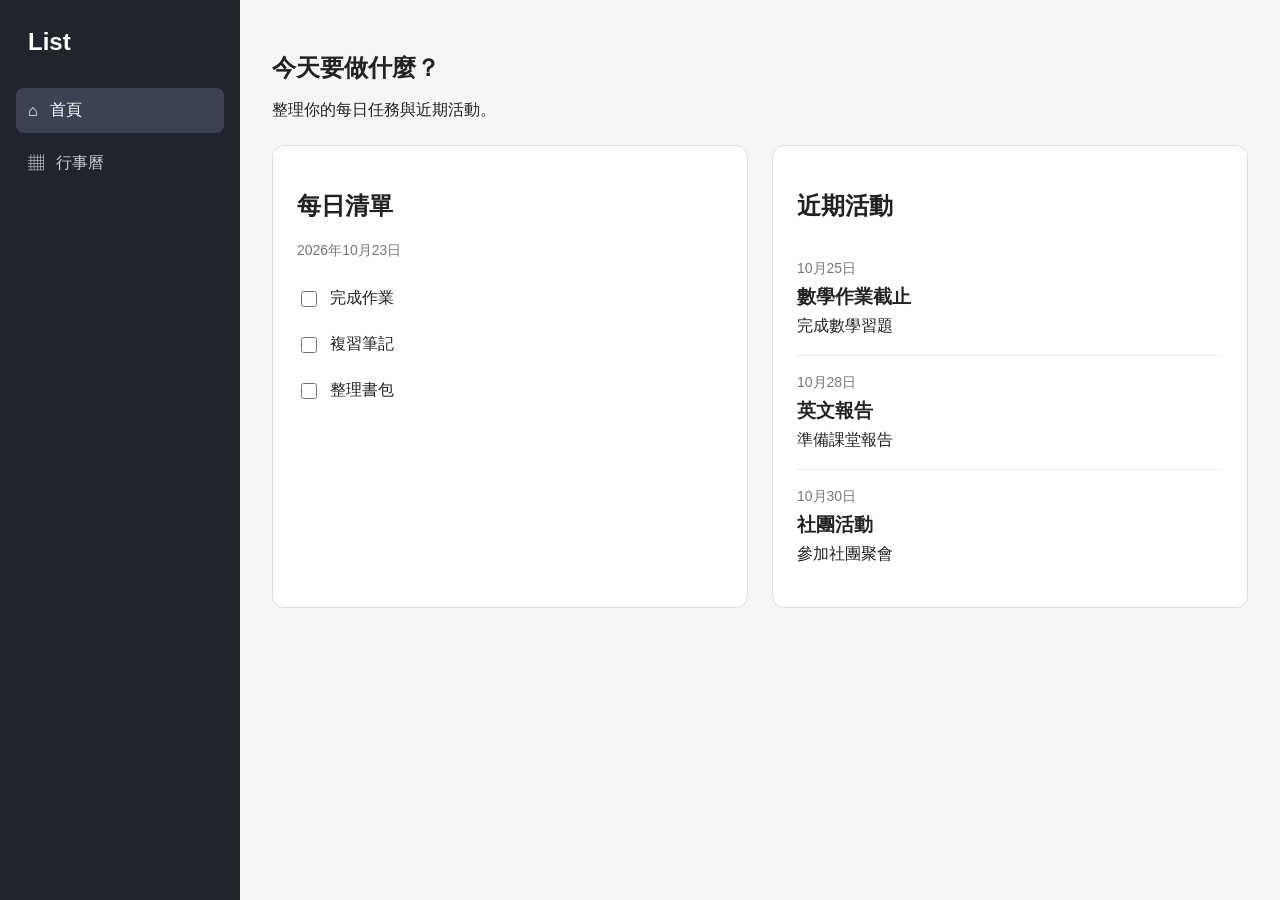
==== index.html @ 4a9dddf2 "used ai to add calendar and home page html/css" ====
<!DOCTYPE html>
<html lang="zh-TW">
<head>
    <meta charset="UTF-8">
    <meta name="viewport" content="width=device-width, initial-scale=1.0">
    <title>List｜首頁</title>
    <link rel="stylesheet" href="style.css">
</head>
<body>
    <div class="site-layout">

        <aside class="sidebar">
            <h1 class="site-title">List</h1>

            <nav class="sidebar-nav">
                <a href="index.html" class="nav-link active">
                    <span>⌂</span> 首頁
                </a>
                <a href="calendar.html" class="nav-link">
                    <span>▦</span> 行事曆
                </a>
            </nav>
        </aside>

        <main class="main-content">
            <section class="welcome">
                <h2>今天要做什麼？</h2>
                <p>整理你的每日任務與近期活動。</p>
            </section>

            <div class="dashboard">
                <section class="daily-checklist">
                    <h2>每日清單</h2>
                    <p class="date">2026年10月23日</p>
                    <ul>
                        <li><input type="checkbox" id="task1">
                            <label for="task1">完成作業</label></li>
                        <li><input type="checkbox" id="task2">
                            <label for="task2">複習筆記</label></li>
                        <li><input type="checkbox" id="task3">
                            <label for="task3">整理書包</label></li>
                    </ul>
                </section>

                <section class="upcoming-events">
                    <h2>近期活動</h2>
                    <article class="event">
                        <p class="event-date">10月25日</p>
                        <h3>數學作業截止</h3>
                        <p>完成數學習題</p>
                    </article>
                    <article class="event">
                        <p class="event-date">10月28日</p>
                        <h3>英文報告</h3>
                        <p>準備課堂報告</p>
                    </article>
                    <article class="event">
                        <p class="event-date">10月30日</p>
                        <h3>社團活動</h3>
                        <p>參加社團聚會</p>
                    </article>
                </section>
            </div>
        </main>

    </div>
</body>
</html>
---- style.css ----
/* ===== Global Styles ===== */

* {
    box-sizing: border-box;
}

body {
    margin: 0;
    font-family: Arial, sans-serif;
    background: #f4f5f7;
    color: #222;
}


/* ===== Overall Layout ===== */

.site-layout {
    display: flex;
    min-height: 100vh;
}


/* ===== Sidebar ===== */

.sidebar {
    width: 240px;
    flex-shrink: 0;
    padding: 28px 16px;
    background: #20242c;
    color: white;
}

.site-title {
    margin: 0 12px 32px;
    font-size: 24px;
}

.sidebar-nav {
    display: flex;
    flex-direction: column;
    gap: 8px;
}

.nav-link {
    display: flex;
    align-items: center;
    gap: 12px;
    padding: 12px;
    border-radius: 8px;
    color: #c4cad4;
    text-decoration: none;
    transition: background 0.2s, color 0.2s;
}

.nav-link:hover {
    background: #303641;
    color: white;
}

.nav-link.active {
    background: #3b4352;
    color: white;
}


/* ===== Main Content ===== */

.main-content {
    flex: 1;
    min-width: 0;
    max-width: 1200px;
    margin: 0 auto;
    padding: 32px;
}

.welcome {
    margin-bottom: 24px;
}

.welcome h2 {
    margin-bottom: 8px;
}


/* ===== Homepage Dashboard ===== */

.dashboard {
    display: grid;
    grid-template-columns: 1fr 1fr;
    gap: 24px;
}

.daily-checklist,
.upcoming-events,
.calendar-section {
    padding: 24px;
    background: white;
    border: 1px solid #ddd;
    border-radius: 12px;
}


/* ===== Daily Checklist ===== */

.daily-checklist ul {
    padding: 0;
    list-style: none;
}

.daily-checklist li {
    display: flex;
    align-items: center;
    gap: 10px;
    padding: 12px 0;
}

.daily-checklist input[type="checkbox"] {
    width: 16px;
    height: 16px;
    cursor: pointer;
}

.daily-checklist label {
    cursor: pointer;
}

.date {
    color: #777;
    font-size: 14px;
}


/* ===== Upcoming Events ===== */

.event {
    padding: 12px 0;
    border-bottom: 1px solid #eee;
}

.event:last-child {
    border-bottom: none;
}

.event h3,
.event p {
    margin: 6px 0;
}

.event-date {
    color: #777;
    font-size: 14px;
}


/* ===== Calendar Header ===== */

.calendar-header {
    display: flex;
    justify-content: space-between;
    align-items: center;
    gap: 16px;
    margin-bottom: 24px;
}

.calendar-header h2 {
    margin: 0;
}

.calendar-view {
    display: flex;
    gap: 8px;
}

.calendar-view button {
    padding: 8px 12px;
    border: 1px solid #ddd;
    border-radius: 6px;
    background: white;
    cursor: pointer;
}

.calendar-view button:hover {
    background: #f0f0f0;
}


/* ===== Calendar Grid ===== */

.calendar-grid {
    display: grid;
    grid-template-columns: repeat(7, minmax(0, 1fr));
    border-top: 1px solid #ddd;
    border-left: 1px solid #ddd;
}

.weekday,
.day {
    min-width: 0;
    padding: 12px;
    border-right: 1px solid #ddd;
    border-bottom: 1px solid #ddd;
}

.weekday {
    text-align: center;
    font-weight: bold;
    background: #f8f8f8;
}

.day {
    min-height: 90px;
}

.day.muted {
    color: #aaa;
    background: #fafafa;
}

.day.today {
    color: #3568d4;
    background: #eaf0ff;
    font-weight: bold;
}


/* ===== Mobile Layout ===== */

@media (max-width: 700px) {
    .sidebar {
        width: 180px;
        padding: 20px 10px;
    }

    .site-title {
        margin: 0 8px 24px;
        font-size: 20px;
    }

    .nav-link {
        gap: 8px;
        padding: 10px 8px;
        font-size: 14px;
    }

    .main-content {
        padding: 16px;
    }

    .dashboard {
        grid-template-columns: 1fr;
    }

    .daily-checklist,
    .upcoming-events {
        padding: 18px;
    }

    .calendar-section {
        padding: 12px;
    }

    .calendar-header {
        align-items: flex-start;
        flex-direction: column;
    }

    .weekday,
    .day {
        padding: 6px 2px;
        font-size: 12px;
    }

    .day {
        min-height: 60px;
    }
}
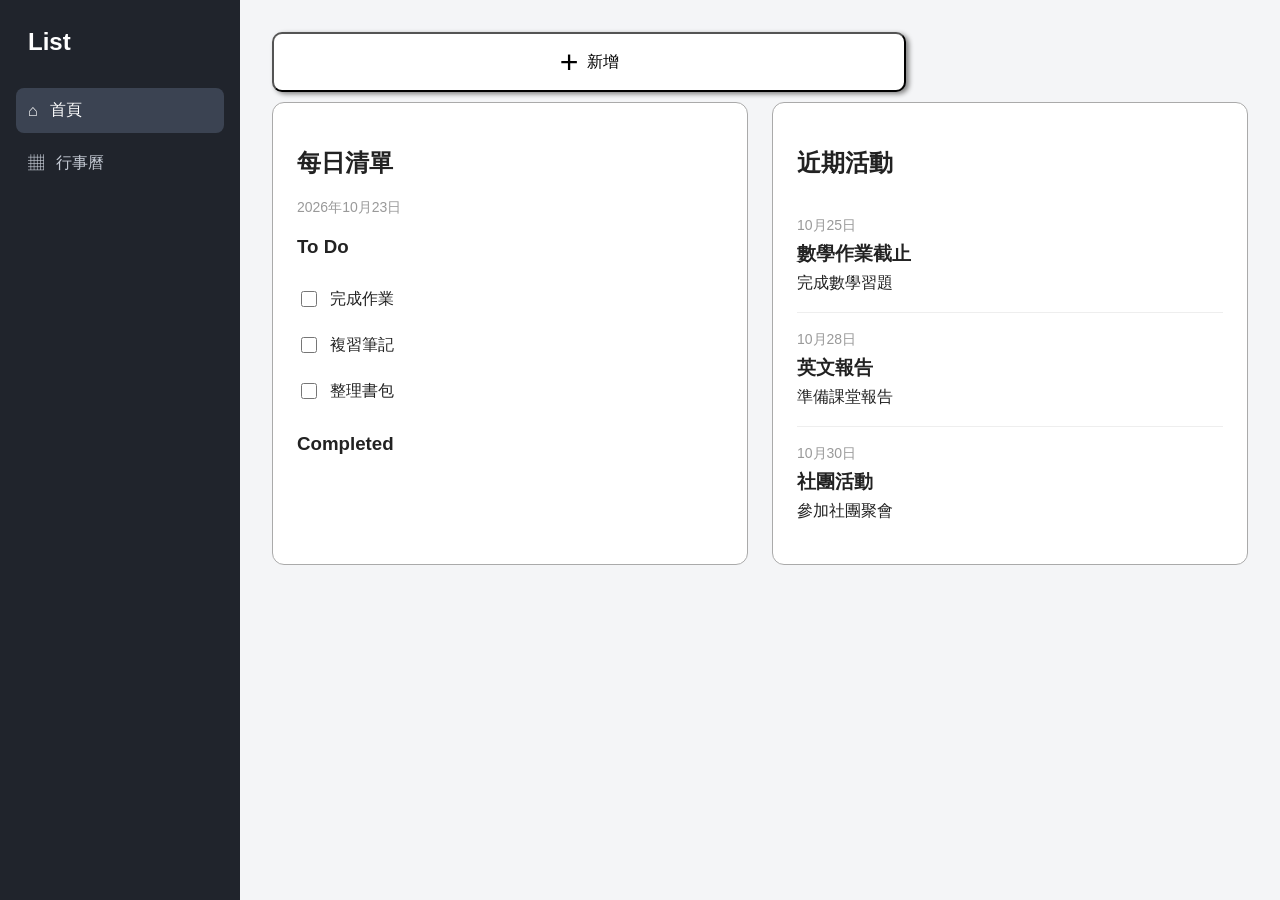
==== commit 9c9fcc3a: "added add task popup and fixed borders" ====
--- a/index.html
+++ b/index.html
@@ -24,23 +24,57 @@
         </aside>
 
         <main class="main-content">
-            <section class="welcome">
-                <h2>今天要做什麼？</h2>
-                <p>整理你的每日任務與近期活動。</p>
-            </section>
+            <button id="open-form"><span class="button-icon">+</span>新增</button>
+
+                <div id="popup" class="popup">
+                    <div class="popup-content">
+                        <button id="close-form" class="close-button">&times;</button>
+
+                        <h2>新增提醒</h2>
+
+                        <label for="task-name">提醒事項</label>
+                        <input type="text" id="task-name" placeholder="What do you need to do?">
+
+                        <label for="reminder-type">類型</label>
+                        <select id="reminder-type">
+                            <option value="daily">直到完成</option>
+                            <option value="period">時效性</option>
+                        </select>
+
+                        <div id="date-fields">
+                            <label for="start-date">Start Date</label>
+                            <label for="due-date">End Date</label>
+                            <input type="date" id="start-date">
+                            <input type="date" id="due-date">
+                        </div>
+
+                        <button id="add-task">Add task</button>
+                    </div>
+                </div>
 
             <div class="dashboard">
+
                 <section class="daily-checklist">
                     <h2>每日清單</h2>
                     <p class="date">2026年10月23日</p>
-                    <ul>
-                        <li><input type="checkbox" id="task1">
-                            <label for="task1">完成作業</label></li>
-                        <li><input type="checkbox" id="task2">
-                            <label for="task2">複習筆記</label></li>
-                        <li><input type="checkbox" id="task3">
-                            <label for="task3">整理書包</label></li>
+                    <h3>To Do</h3>
+                    <ul id="active-tasks">
+                        <li class="task">
+                            <input type="checkbox" id="task1">
+                            <label for="task1">完成作業</label>
+                        </li>
+                        <li class="task">
+                            <input type="checkbox" id="task2">
+                            <label for="task2">複習筆記</label>
+                        </li>
+                        <li class="task">
+                            <input type="checkbox" id="task3">
+                            <label for="task3">整理書包</label>
+                        </li>
                     </ul>
+
+                    <h3>Completed</h3>
+                    <ul id="completed-tasks"></ul>
                 </section>
 
                 <section class="upcoming-events">
@@ -65,5 +99,6 @@
         </main>
 
     </div>
+    <script src="script.js"></script>
 </body>
 </html>
--- a/style.css
+++ b/style.css
@@ -10,6 +10,10 @@
     font-family: Arial, sans-serif;
     background: #f4f5f7;
     color: #222;
+
+    input:focus, select:focus {
+        outline: none;
+    }
 }
 
 
@@ -74,12 +78,82 @@
     padding: 32px;
 }
 
-.welcome {
-    margin-bottom: 24px;
-}
-
-.welcome h2 {
-    margin-bottom: 8px;
+#open-form {
+    display: flex;
+    align-items: center;
+    justify-content: center;
+    gap: 8px;
+    width: 65%;
+    height: 60px;
+    background-color: white;
+    color: black;
+    font-size: 1em;
+    border-radius: 10px;
+    box-shadow: 3px 2px 5px gray;
+    margin-bottom: 10px;
+    cursor: pointer;
+    transition: background-color 0.2s ease, box-shadow 0.2s ease, transform 0.2s ease;
+}
+
+#open-form:hover {
+    background-color: #f0f0f0;
+    box-shadow: 3px 5px 10px gray;
+    transform: translateY(-2px);
+}
+
+.button-icon {
+    font-size: 2em;
+    line-height: 1;
+}
+
+.popup {
+    display: none;
+    position: fixed;
+    inset: 0;
+    background: rgba(0, 0, 0, 0.6);
+    justify-content: center;
+    align-items: center;
+    z-index: 1000;
+}
+
+.popup-content {
+    position: relative;
+    background: white;
+    color: black;
+    padding: 30px;
+    border-radius: 10px;
+    width: 90%;
+    max-width: 400px;
+    display: flex;
+    flex-direction: column;
+    gap: 10px;
+}
+
+
+.close-button {
+    position: absolute;
+    top: 10px;
+    right: 10px;
+    border: none;
+    background: none;
+    font-size: 24px;
+    cursor: pointer;
+}
+
+.popup-content input,
+.popup-content select {
+    padding: 8px;
+}
+
+.popup-content:has(#reminder-type option[value="period"]:checked) #date-fields {
+    display: grid;
+}
+
+#date-fields {
+    display: none;
+    grid-template-columns: repeat(2, minmax(0, 1fr));
+    gap: 10px 12px;
+    margin: 8px 0;
 }
 
 
@@ -96,12 +170,20 @@
 .calendar-section {
     padding: 24px;
     background: white;
-    border: 1px solid #ddd;
+    border: 1px solid #aaa;
     border-radius: 12px;
 }
 
+.task.completed {
+    text-decoration: line-through;
+    opacity: 0.5;
+}
+
 
 /* ===== Daily Checklist ===== */
+input[type="checkbox"] {
+    accent-color: black;
+}
 
 .daily-checklist ul {
     padding: 0;
@@ -126,7 +208,7 @@
 }
 
 .date {
-    color: #777;
+    color: #999;
     font-size: 14px;
 }
 
@@ -148,7 +230,7 @@
 }
 
 .event-date {
-    color: #777;
+    color: #999;
     font-size: 14px;
 }
 
@@ -174,7 +256,7 @@
 
 .calendar-view button {
     padding: 8px 12px;
-    border: 1px solid #ddd;
+    border: 1px solid #aaa;
     border-radius: 6px;
     background: white;
     cursor: pointer;
@@ -190,16 +272,16 @@
 .calendar-grid {
     display: grid;
     grid-template-columns: repeat(7, minmax(0, 1fr));
-    border-top: 1px solid #ddd;
-    border-left: 1px solid #ddd;
+    border-top: 1px solid #aaa;
+    border-left: 1px solid #aaa;
 }
 
 .weekday,
 .day {
     min-width: 0;
     padding: 12px;
-    border-right: 1px solid #ddd;
-    border-bottom: 1px solid #ddd;
+    border-right: 1px solid #aaa;
+    border-bottom: 1px solid #aaa;
 }
 
 .weekday {
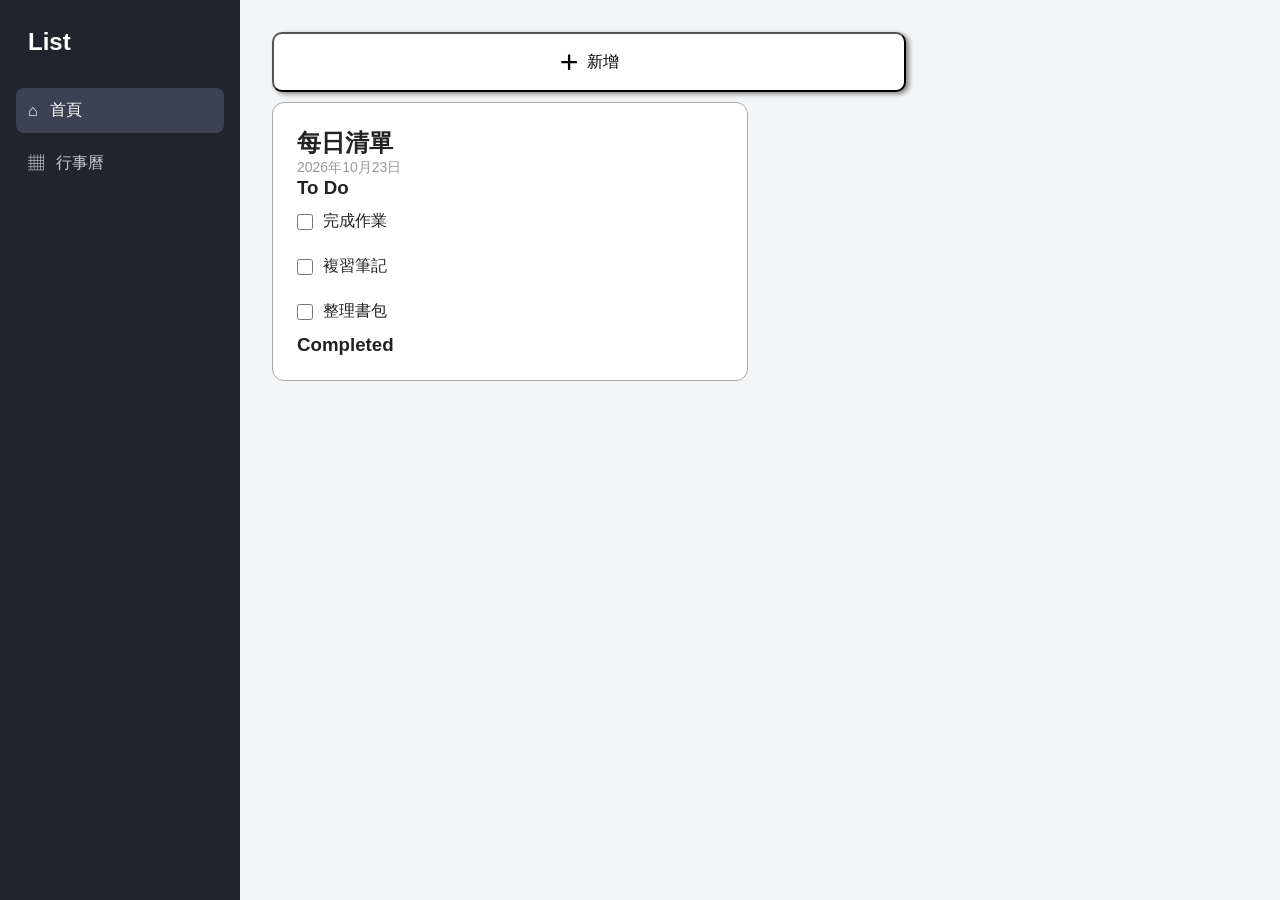
==== commit d80e4120: "Added task list html css js" ====
--- a/index.html
+++ b/index.html
@@ -27,29 +27,32 @@
             <button id="open-form"><span class="button-icon">+</span>新增</button>
 
                 <div id="popup" class="popup">
-                    <div class="popup-content">
-                        <button id="close-form" class="close-button">&times;</button>
-
-                        <h2>新增提醒</h2>
-
-                        <label for="task-name">提醒事項</label>
-                        <input type="text" id="task-name" placeholder="What do you need to do?">
+                    <form id="task-form" class="popup-content">
+                        <button id="close-form" type="button" class="close-button">&times;</button>
+                    
+                        <label for="task-name"></label>
+                        <input type="text" id="task-name" placeholder="提醒事項">
 
                         <label for="reminder-type">類型</label>
                         <select id="reminder-type">
-                            <option value="daily">直到完成</option>
-                            <option value="period">時效性</option>
+                            <option value="daily">每日</option>
+                            <option value="period">期間</option>
                         </select>
 
-                        <div id="date-fields">
-                            <label for="start-date">Start Date</label>
-                            <label for="due-date">End Date</label>
+                        <div id="date-fields-period">
+                            <label for="start-date">起始時間</label>
+                            <label for="due-date">完結時間</label>
                             <input type="date" id="start-date">
                             <input type="date" id="due-date">
                         </div>
 
-                        <button id="add-task">Add task</button>
-                    </div>
+                        <div id="date-fields-daily">
+                            <label for="daily-date">設定時間</label>
+                            <input type="date" id="daily-date">
+                        </div>
+
+                        <button id="add-task" type="submit">Add task</button>
+                    </form>
                 </div>
 
             <div class="dashboard">
@@ -77,23 +80,9 @@
                     <ul id="completed-tasks"></ul>
                 </section>
 
-                <section class="upcoming-events">
-                    <h2>近期活動</h2>
-                    <article class="event">
-                        <p class="event-date">10月25日</p>
-                        <h3>數學作業截止</h3>
-                        <p>完成數學習題</p>
-                    </article>
-                    <article class="event">
-                        <p class="event-date">10月28日</p>
-                        <h3>英文報告</h3>
-                        <p>準備課堂報告</p>
-                    </article>
-                    <article class="event">
-                        <p class="event-date">10月30日</p>
-                        <h3>社團活動</h3>
-                        <p>參加社團聚會</p>
-                    </article>
+                <section class="task-section">
+                    <ul id="task-list"></ul>
+                    
                 </section>
             </div>
         </main>
--- a/style.css
+++ b/style.css
@@ -3,10 +3,11 @@
 
 * {
     box-sizing: border-box;
+    margin: 0;
+    padding :0;
 }
 
 body {
-    margin: 0;
     font-family: Arial, sans-serif;
     background: #f4f5f7;
     color: #222;
@@ -124,6 +125,7 @@
     border-radius: 10px;
     width: 90%;
     max-width: 400px;
+    height: 400px;
     display: flex;
     flex-direction: column;
     gap: 10px;
@@ -145,15 +147,47 @@
     padding: 8px;
 }
 
-.popup-content:has(#reminder-type option[value="period"]:checked) #date-fields {
+#task-name {
+    height: 60px;
+    font-size: 30px;
+}
+
+
+.popup-content:has(#reminder-type option[value="period"]:checked) #date-fields-period {
     display: grid;
 }
 
-#date-fields {
+#date-fields-period {
     display: none;
     grid-template-columns: repeat(2, minmax(0, 1fr));
     gap: 10px 12px;
     margin: 8px 0;
+}
+
+.popup-content:has(#reminder-type option[value="daily"]:checked) #date-fields-daily {
+    display: flex;
+}
+
+#date-fields-daily {
+    display: none;
+    flex-direction: column;
+    justify-content: center;
+    align-items: start;
+    margin: 8px 0;
+    gap: 10px;
+}
+
+#add-task {
+    width: 200px;
+    height: 35px;
+    background-color: white;
+    color: black;
+    font-size: 1em;
+    border-radius: 10px;
+    box-shadow: 3px 2px 5px gray;
+    margin: auto auto 10px auto;
+    cursor: pointer;
+    transition: background-color 0.2s ease, box-shadow 0.2s ease, transform 0.2s ease;
 }
 
 
@@ -213,27 +247,16 @@
 }
 
 
-/* ===== Upcoming Events ===== */
-
-.event {
-    padding: 12px 0;
-    border-bottom: 1px solid #eee;
-}
-
-.event:last-child {
-    border-bottom: none;
-}
-
-.event h3,
-.event p {
-    margin: 6px 0;
-}
-
-.event-date {
-    color: #999;
-    font-size: 14px;
-}
-
+/* ===== Task List ===== */
+
+#task-list li {
+    padding: 12px;
+    margin-bottom: 10px;
+    background-color: #f0f0f0;
+    border-radius: 8px;
+    list-style: none;
+
+}
 
 /* ===== Calendar Header ===== */
 
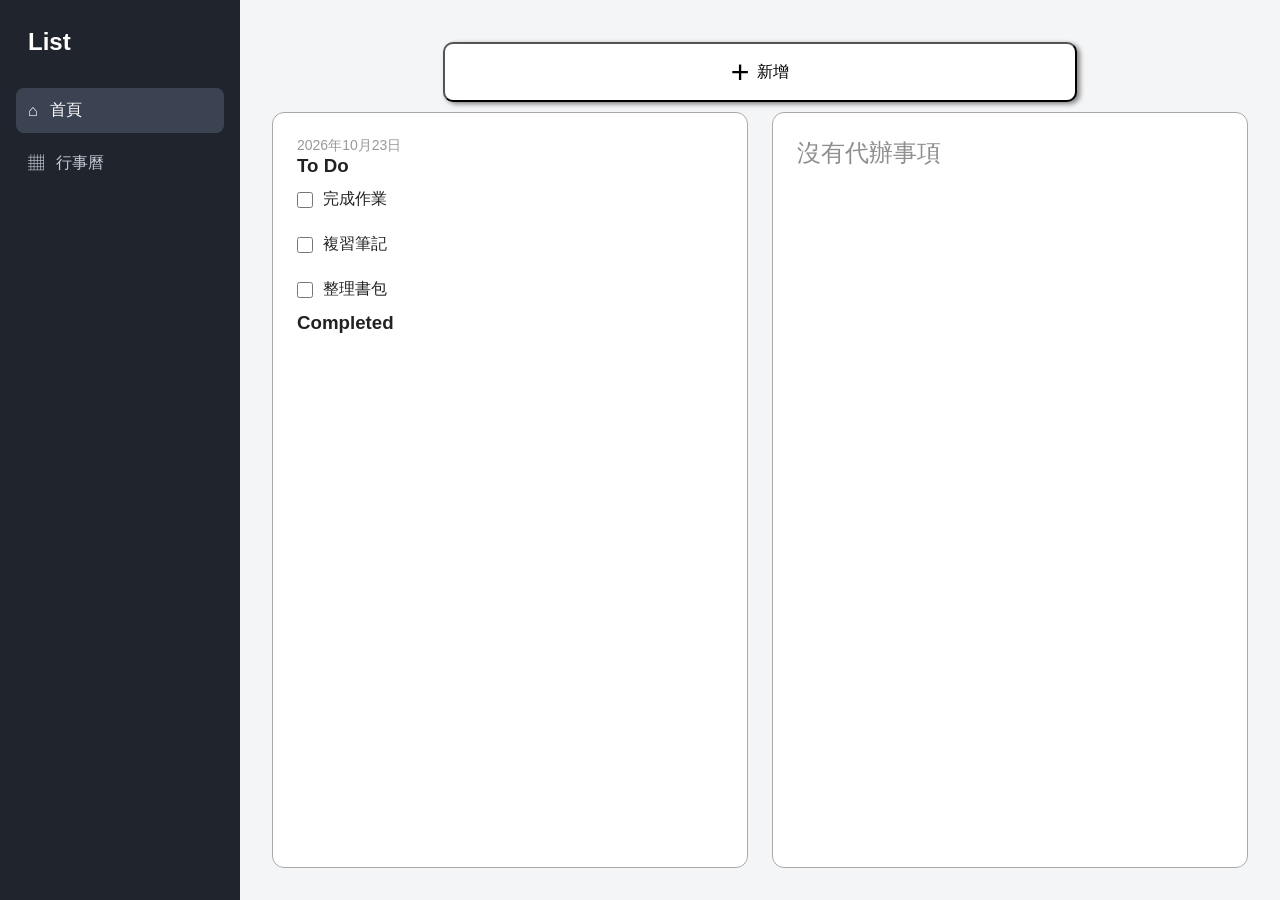
==== commit 0b929852: "Added task blank check and set added local storage" ====
--- a/index.html
+++ b/index.html
@@ -58,7 +58,6 @@
             <div class="dashboard">
 
                 <section class="daily-checklist">
-                    <h2>每日清單</h2>
                     <p class="date">2026年10月23日</p>
                     <h3>To Do</h3>
                     <ul id="active-tasks">
@@ -81,6 +80,7 @@
                 </section>
 
                 <section class="task-section">
+                    <p id="task-placeholder">沒有代辦事項</p>
                     <ul id="task-list"></ul>
                     
                 </section>
--- a/style.css
+++ b/style.css
@@ -77,6 +77,11 @@
     max-width: 1200px;
     margin: 0 auto;
     padding: 32px;
+}
+
+.main-content:has(.dashboard) {
+    display: flex;
+    flex-direction: column;
 }
 
 #open-form {
@@ -91,7 +96,7 @@
     font-size: 1em;
     border-radius: 10px;
     box-shadow: 3px 2px 5px gray;
-    margin-bottom: 10px;
+    margin: 10px auto;
     cursor: pointer;
     transition: background-color 0.2s ease, box-shadow 0.2s ease, transform 0.2s ease;
 }
@@ -194,13 +199,18 @@
 /* ===== Homepage Dashboard ===== */
 
 .dashboard {
+    flex: 1;
     display: grid;
-    grid-template-columns: 1fr 1fr;
+    grid-template-columns: repeat(2, minmax(0, 1fr));
     gap: 24px;
 }
 
+.dashboard > * {
+        overflow-wrap: anywhere;
+}
+
 .daily-checklist,
-.upcoming-events,
+.task-section,
 .calendar-section {
     padding: 24px;
     background: white;
@@ -255,7 +265,15 @@
     background-color: #f0f0f0;
     border-radius: 8px;
     list-style: none;
-
+    display: flex;
+    justify-content: space-between;
+    align-items: center;
+
+}
+
+#task-placeholder {
+    opacity: 0.5;
+    font-size: 1.5em;
 }
 
 /* ===== Calendar Header ===== */
